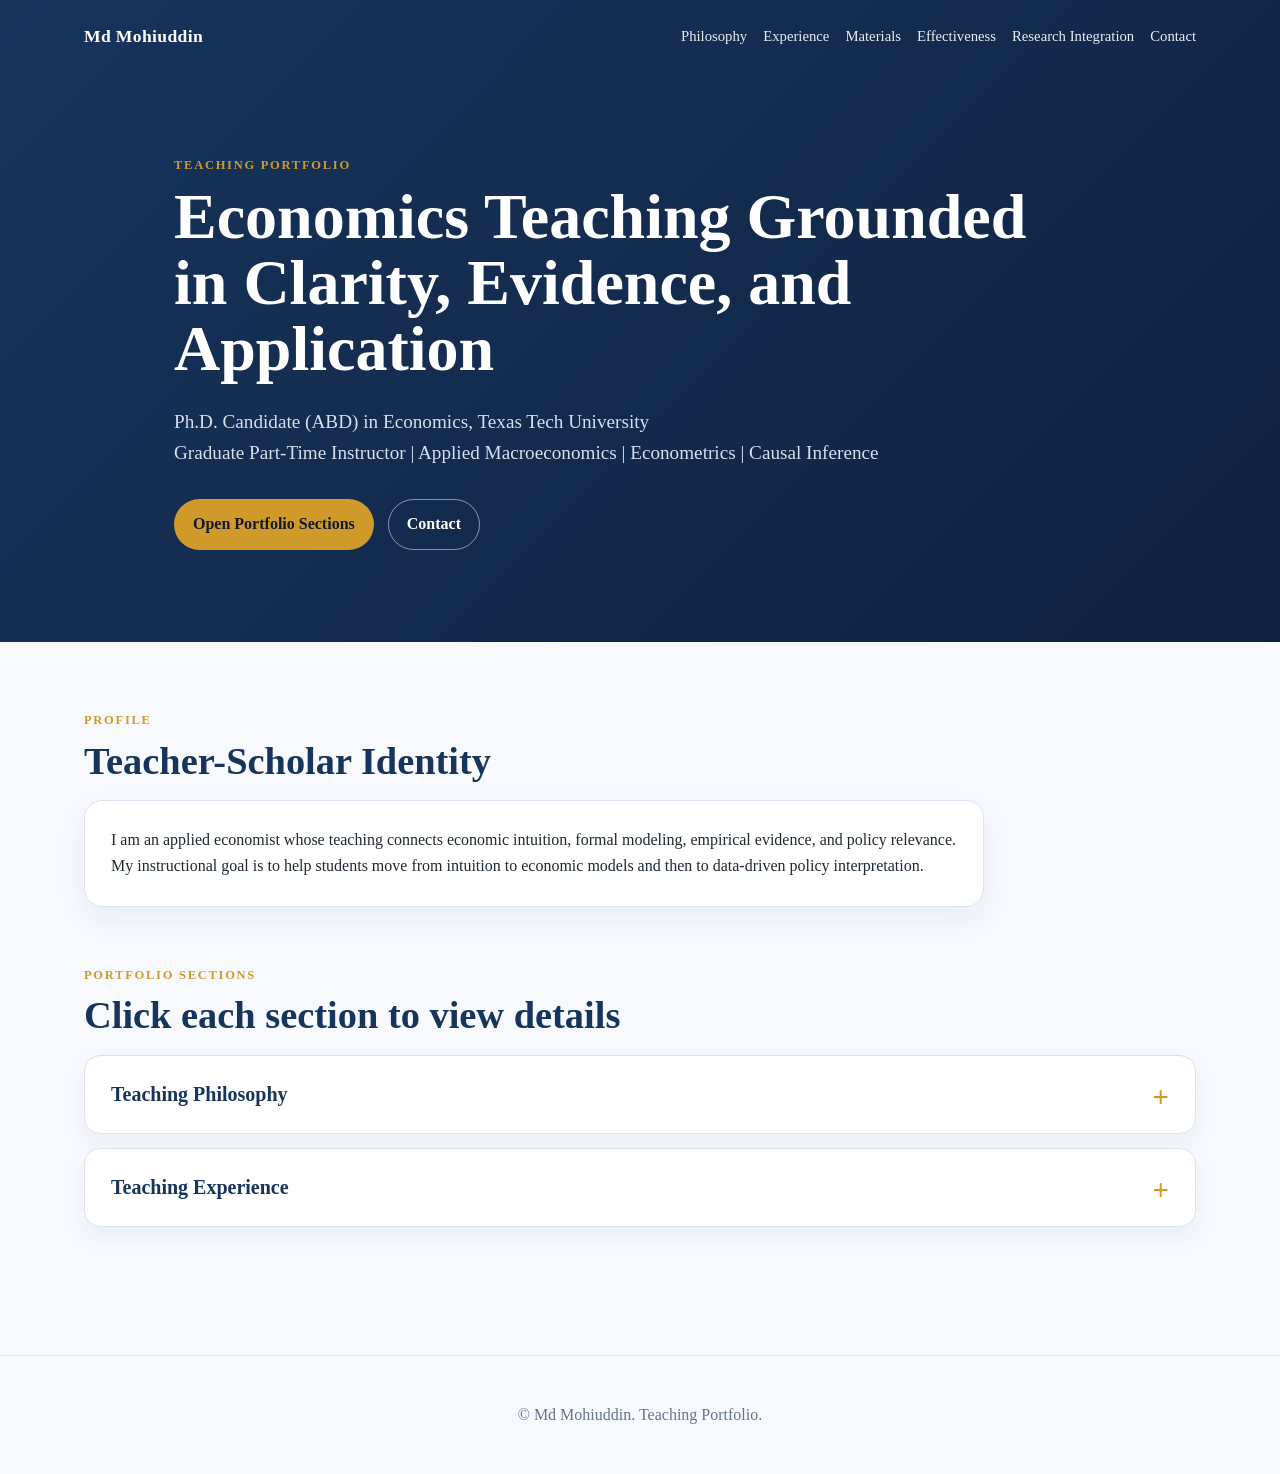
==== index.html @ faedd84d "Refactor teaching materials section in index.html" ====
<!DOCTYPE html>
<html lang="en">
<head>
  <meta charset="UTF-8" />
  <meta name="viewport" content="width=device-width, initial-scale=1.0" />
  <title>Md Mohiuddin | Teaching Portfolio</title>
  <link rel="stylesheet" href="style.css" />
</head>
<body>
  <header class="hero">
    <nav class="nav">
      <div class="brand">Md Mohiuddin</div>
      <div class="links">
        <a href="#philosophy">Philosophy</a>
        <a href="#experience">Experience</a>
        <a href="#materials">Materials</a>
        <a href="#effectiveness">Effectiveness</a>
        <a href="#research">Research Integration</a>
        <a href="#contact">Contact</a>
      </div>
    </nav>

    <section class="hero-content">
      <p class="eyebrow">Teaching Portfolio</p>
      <h1>Economics Teaching Grounded in Clarity, Evidence, and Application</h1>
      <p class="subtitle">
        Ph.D. Candidate (ABD) in Economics, Texas Tech University<br />
        Graduate Part-Time Instructor | Applied Macroeconomics | Econometrics | Causal Inference
      </p>
      <div class="cta-row">
        <a class="button primary" href="#portfolio-sections">Open Portfolio Sections</a>
        <a class="button secondary" href="#contact">Contact</a>
      </div>
    </section>
  </header>

  <main>
    <section class="intro">
      <p class="eyebrow">Profile</p>
      <h2>Teacher-Scholar Identity</h2>
      <p>
        I am an applied economist whose teaching connects economic intuition, formal modeling,
        empirical evidence, and policy relevance. My instructional goal is to help students move
        from intuition to economic models and then to data-driven policy interpretation.
      </p>
    </section>

    <section id="portfolio-sections" class="accordion-wrap">
      <p class="eyebrow">Portfolio Sections</p>
      <h2>Click each section to view details</h2>

      <details id="philosophy" class="accordion">
        <summary>Teaching Philosophy</summary>
        <div class="accordion-content">
          <p>
            My teaching philosophy is grounded in conceptual clarity, analytical discipline, and
            applied problem-solving. I begin with intuitive economic questions, introduce formal
            models carefully, and then connect those models to evidence and policy applications.
          </p>
          <div class="grid three">
            <div class="card">
              <h3>Build intuition</h3>
              <p>Start with concrete economic questions such as inflation, unemployment, prices, and household decisions.</p>
            </div>
            <div class="card">
              <h3>Formalize the model</h3>
              <p>Translate intuition into assumptions, graphs, equations, comparative statics, and testable predictions.</p>
            </div>
            <div class="card">
              <h3>Apply with evidence</h3>
              <p>Use real data, policy examples, and empirical reasoning to help students interpret economic outcomes.</p>
            </div>
          </div>
        </div>
      </details>

      <details id="experience" class="accordion">
  <summary>Teaching Experience</summary>
  <div class="accordion-content">

    <div class="timeline-item">
      <h3>Texas Tech University, United States</h3>
      <p class="meta">Graduate Part-Time Instructor / Teaching Assistant</p>
      <p><strong>Courses:</strong></p>
      <ul>
        <li>Principles of Macroeconomics</li>
        <li>Intermediate Economic Theory</li>
      </ul>
      <p>
        Responsibilities included leading class sessions and recitations, explaining core models,
        guiding problem-solving, and helping students connect theory with current economic developments.
      </p>
    </div>

    <div class="timeline-item">
      <h3>University of Chittagong, Bangladesh</h3>
      <p class="meta">Faculty Member, Department of Economics</p>
      <p><strong>Taught undergraduate and graduate courses including:</strong></p>
      <ul>
        <li>Econometrics</li>
        <li>Intermediate Microeconomics</li>
        <li>Intermediate Macroeconomics</li>
        <li>Statistics</li>
        <li>Mathematical Economics</li>
        <li>Mathematical Programming and Dynamic Optimization</li>
        <li>Environmental Economics and Project Analysis</li>
        <li>Financial Investment Security Analysis</li>
      </ul>
    </div>

    <div class="timeline-item">
      <h3>Adjunct Teaching Appointments, Bangladesh</h3>
      <p><strong>Taught economics and related courses at multiple institutions, including:</strong></p>
      <ul>
        <li>Rangamati Science and Engineering University</li>
        <li>University of Science and Technology Chattogram</li>
        <li>Bangladesh University of Professionals</li>
        <li>Premier University</li>
        <li>BGC University</li>
      </ul>
    </div>

    <div class="timeline-item">
      <h3>Selected Courses and Class Size</h3>
      <p><strong>Graduate Level</strong></p>
      <ul>
        <li>Environmental Economics and Project Analysis — class size: 20</li>
      </ul>

      <p><strong>Undergraduate Level</strong></p>
      <ul>
        <li>Principles of Microeconomics; class size: 120</li>
        <li>Principles of Macroeconomics; class size: 120</li>
        <li>Econometrics; class size: 120</li>
        <li>Statistics; class size: 120</li>
        <li>Financial Investment Security Analysis; class size: 120</li>
        <li>Mathematical Programming and Dynamic Optimization; class size: 40</li>
        <li>Mathematical Economics; class size: 40</li>
        <li>Intermediate Microeconomics; class size: 40</li>
        <li>Intermediate Macroeconomics; class size: 40</li>
      </ul>
    </div>

 <details id="materials" class="accordion">
  <summary>Teaching Materials</summary>
  <div class="accordion-content">
    <div class="grid two">

      <a class="card material" href="3H_2023_24_to_2024_25_Econ304.pdf">
        <h3>Econometrics Syllabus</h3>
        <p>Course structure, learning goals, evaluation, and weekly topics.</p>
      </a>

      <a class="card material" href="Monopoly and Price Discrimination.pdf">
        <h3>Monopoly and Price Discrimination Notes</h3>
        <p>Lecture notes explaining market power, monopoly pricing, and welfare implications.</p>
      </a>

      <a class="card material" href="sample-lecture-slides.pdf">
        <h3>Sample Lecture Slides</h3>
        <p>Classroom slides designed for concept-first economics instruction.</p>
      </a>

      <a class="card material" href="ECON-3601.pdf">
        <h3>Sample Problem Set</h3>
        <p>Applied exercises connecting theory, graphs, equations, and interpretation.</p>
      </a>

    </div>
  </div>
</details>

      <details id="effectiveness" class="accordion">
        <summary>Teaching Effectiveness</summary>
        <div class="accordion-content">
          <p>
            I evaluate teaching effectiveness through student performance, classroom engagement,
            office-hour interactions, exam diagnostics, and feedback on the clarity of explanations.
          </p>
          <ul>
            <li>Use applied examples to improve comprehension of abstract models.</li>
            <li>Break complex problems into intuition, graph, equation, and interpretation.</li>
            <li>Encourage students to explain mechanisms in words, not only solve equations.</li>
            <li>Connect course topics to policy debates and empirical evidence.</li>
          </ul>
        </div>
      </details>

      <details id="research" class="accordion">
        <summary>Teaching and Research Integration</summary>
        <div class="accordion-content">
          <div class="grid three">
            <div class="card">
              <h3>Macroeconomic Shocks</h3>
              <p>
                My oil-price shock research informs classroom examples on inflation, consumption,
                monetary policy, welfare, and household adjustment.
              </p>
            </div>
            <div class="card">
              <h3>Climate and Local Economies</h3>
              <p>
                My wildfire project supports instruction on regional labor markets, spatial shocks,
                resilience, and environmental economics.
              </p>
            </div>
            <div class="card">
              <h3>AI and Global Trade</h3>
              <p>
                My AI trade research creates examples for teaching technology shocks, supply chains,
                strategic concentration, and international economics.
              </p>
            </div>
          </div>
        </div>
      </details>

      <details class="accordion">
        <summary>Curriculum Vitae</summary>
        <div class="accordion-content">
          <p>
            My academic CV summarizes my education, research, teaching experience, conference activity,
            awards, and technical skills.
          </p>
          <a class="button cv-button" href="assets/Md_Mohiuddin_CV.pdf">Download CV</a>
        </div>
      </details>

      <details id="contact" class="accordion">
        <summary>Contact</summary>
        <div class="accordion-content">
          <p><strong>Md Mohiuddin</strong><br />
          Ph.D. Candidate (ABD), Economics<br />
          Texas Tech University</p>
          <p>
            Email: <a href="mailto:your.email@ttu.edu">your.email@ttu.edu</a><br />
            GitHub: <a href="https://github.com/mohiuddin-ttu">github.com/mohiuddin-ttu</a><br />
            Google Scholar: <a href="#">Add Google Scholar link</a><br />
            LinkedIn: <a href="#">Add LinkedIn link</a>
          </p>
        </div>
      </details>
    </section>
  </main>

  <footer>
    <p>© Md Mohiuddin. Teaching Portfolio.</p>
  </footer>
</body>
</html>
---- style.css ----
:root {
  --navy: #17345c;
  --blue: #225c9e;
  --gold: #d09a2a;
  --text: #1f2933;
  --muted: #64748b;
  --bg: #f7f9fc;
  --card: #ffffff;
  --border: #dbe3ef;
}

* {
  box-sizing: border-box;
}

body {
  margin: 0;
  font-family: Georgia, "Times New Roman", serif;
  color: var(--text);
  background: var(--bg);
  line-height: 1.65;
}

a {
  color: var(--blue);
  text-decoration: none;
}

a:hover {
  text-decoration: underline;
}

.hero {
  background: linear-gradient(135deg, var(--navy), #0f223f);
  color: white;
  padding-bottom: 72px;
}

.nav {
  max-width: 1160px;
  margin: 0 auto;
  padding: 22px 24px;
  display: flex;
  justify-content: space-between;
  align-items: center;
  gap: 24px;
}

.brand {
  font-weight: 700;
  font-size: 1.1rem;
  letter-spacing: 0.02em;
}

.links {
  display: flex;
  flex-wrap: wrap;
  gap: 16px;
  font-size: 0.92rem;
}

.links a {
  color: #e8eef8;
}

.hero-content {
  max-width: 980px;
  margin: 0 auto;
  padding: 70px 24px 20px;
}

.eyebrow {
  text-transform: uppercase;
  color: var(--gold);
  font-size: 0.78rem;
  letter-spacing: 0.14em;
  font-weight: 700;
  margin-bottom: 8px;
}

h1 {
  font-size: clamp(2.4rem, 5vw, 4.7rem);
  line-height: 1.03;
  max-width: 920px;
  margin: 0 0 24px;
}

h2 {
  font-size: clamp(1.7rem, 3vw, 2.5rem);
  line-height: 1.18;
  margin: 0 0 16px;
  color: var(--navy);
}

h3 {
  color: var(--navy);
  margin-top: 0;
}

.subtitle {
  color: #d6e0ef;
  font-size: 1.2rem;
  max-width: 760px;
}

.cta-row {
  display: flex;
  gap: 14px;
  flex-wrap: wrap;
  margin-top: 30px;
}

.button {
  display: inline-block;
  padding: 11px 18px;
  border-radius: 999px;
  font-weight: 700;
  border: 1px solid transparent;
}

.button.primary {
  background: var(--gold);
  color: #111827;
}

.button.secondary {
  border-color: rgba(255,255,255,0.5);
  color: white;
}

.cv-button {
  background: var(--navy);
  color: white;
}

main {
  max-width: 1160px;
  margin: 0 auto;
  padding: 56px 24px;
}

.intro {
  max-width: 900px;
  margin-bottom: 58px;
}

.intro p:last-child {
  background: white;
  border: 1px solid var(--border);
  border-radius: 18px;
  padding: 26px;
  box-shadow: 0 12px 30px rgba(15, 34, 63, 0.06);
}

.accordion-wrap {
  margin-bottom: 72px;
}

.accordion {
  background: white;
  border: 1px solid var(--border);
  border-radius: 16px;
  margin: 14px 0;
  box-shadow: 0 10px 25px rgba(15, 34, 63, 0.05);
  overflow: hidden;
}

.accordion summary {
  cursor: pointer;
  list-style: none;
  padding: 22px 26px;
  font-size: 1.25rem;
  font-weight: 700;
  color: var(--navy);
  position: relative;
}

.accordion summary::-webkit-details-marker {
  display: none;
}

.accordion summary::after {
  content: "+";
  position: absolute;
  right: 26px;
  top: 18px;
  font-size: 1.8rem;
  color: var(--gold);
}

.accordion[open] summary::after {
  content: "–";
}

.accordion[open] summary {
  border-bottom: 1px solid var(--border);
  background: #f8fbff;
}

.accordion-content {
  padding: 24px 26px 28px;
}

.card {
  background: var(--card);
  border: 1px solid var(--border);
  border-radius: 18px;
  padding: 22px;
  box-shadow: 0 8px 20px rgba(15, 34, 63, 0.04);
}

.grid {
  display: grid;
  gap: 20px;
}

.grid.two {
  grid-template-columns: repeat(2, minmax(0, 1fr));
}

.grid.three {
  grid-template-columns: repeat(3, minmax(0, 1fr));
}

.timeline-item {
  border-left: 4px solid var(--gold);
  padding: 10px 0 10px 22px;
  background: white;
  border-radius: 0 14px 14px 0;
  margin-bottom: 18px;
}

.meta {
  color: var(--muted);
  font-weight: 700;
}

.tags {
  display: flex;
  flex-wrap: wrap;
  gap: 12px;
}

.tags span {
  background: white;
  border: 1px solid var(--border);
  border-radius: 999px;
  padding: 9px 14px;
  color: var(--navy);
  font-weight: 700;
}

.material {
  display: block;
  color: var(--text);
}

footer {
  text-align: center;
  padding: 30px 24px;
  color: var(--muted);
  border-top: 1px solid var(--border);
}

@media (max-width: 850px) {
  .nav {
    align-items: flex-start;
    flex-direction: column;
  }

  .grid.two,
  .grid.three {
    grid-template-columns: 1fr;
  }

  .hero-content {
    padding-top: 40px;
  }

  .accordion summary {
    padding-right: 56px;
  }
}
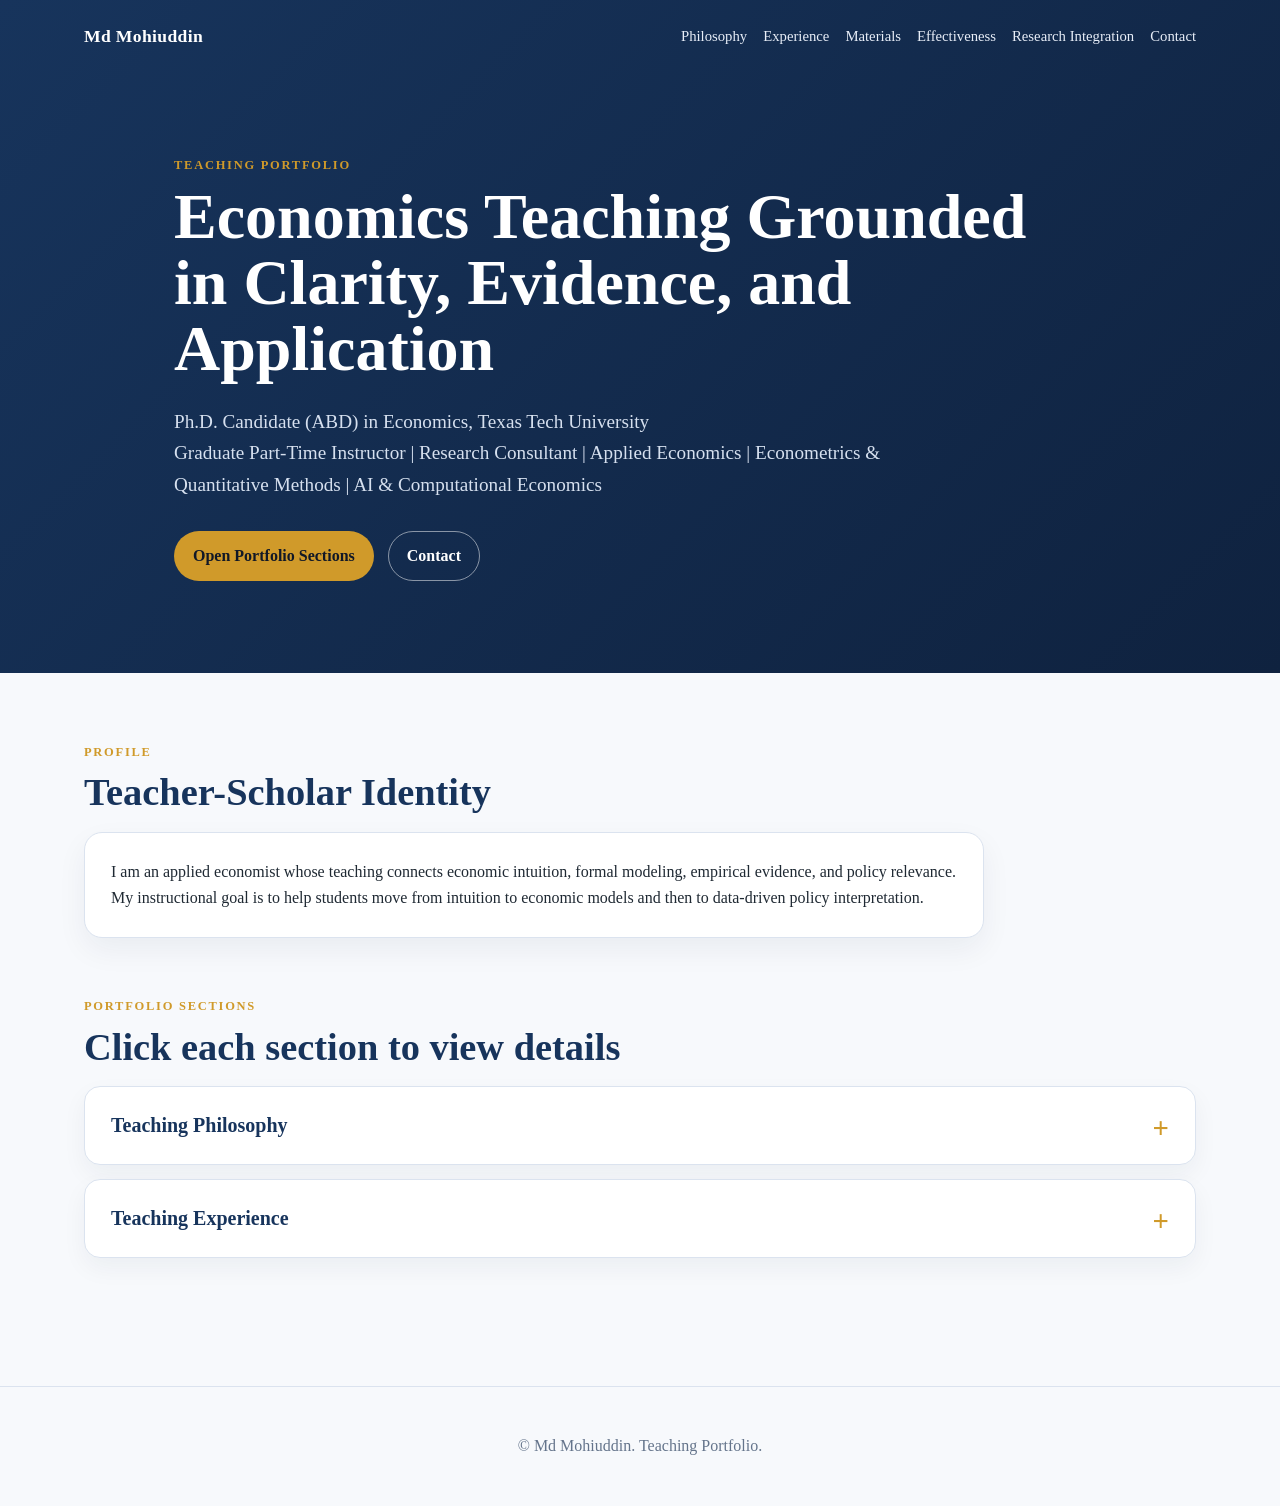
==== commit 663f3d8e: "Update index.html" ====
--- a/index.html
+++ b/index.html
@@ -25,7 +25,7 @@
       <h1>Economics Teaching Grounded in Clarity, Evidence, and Application</h1>
       <p class="subtitle">
         Ph.D. Candidate (ABD) in Economics, Texas Tech University<br />
-        Graduate Part-Time Instructor | Applied Macroeconomics | Econometrics | Causal Inference
+        Graduate Part-Time Instructor | Research Consultant | Applied Economics | Econometrics & Quantitative Methods | AI & Computational Economics
       </p>
       <div class="cta-row">
         <a class="button primary" href="#portfolio-sections">Open Portfolio Sections</a>
@@ -92,9 +92,28 @@
       </p>
     </div>
 
+<div class="timeline-item">
+  <h3>Graduate-Level GTAP Simulation Instruction</h3>
+  <p class="meta">
+    Texas Tech University | Environmental Economics
+  </p>
+  <p>
+    Invited to deliver an applied GTAP-E simulation
+    session for second-year Ph.D. students in
+    Environmental Economics.
+  </p>
+  <p>
+    Developed instructional materials covering CGE
+    model architecture, closure selection, shock
+    implementation, endogenous-exogenous variable
+    swaps, and interpretation of trade, welfare,
+    and environmental outcomes.
+  </p>
+</div>
+
     <div class="timeline-item">
       <h3>University of Chittagong, Bangladesh</h3>
-      <p class="meta">Faculty Member, Department of Economics</p>
+      <p class="meta">Assistant Professor, Department of Economics</p>
       <p><strong>Taught undergraduate and graduate courses including:</strong></p>
       <ul>
         <li>Econometrics</li>
@@ -156,7 +175,7 @@
         <p>Lecture notes explaining market power, monopoly pricing, and welfare implications.</p>
       </a>
 
-      <a class="card material" href="sample-lecture-slides.pdf">
+      <a class="card material" href="Sample Lecture Slide of ECON 2405.pdf">
         <h3>Sample Lecture Slides</h3>
         <p>Classroom slides designed for concept-first economics instruction.</p>
       </a>
@@ -165,6 +184,31 @@
         <h3>Sample Problem Set</h3>
         <p>Applied exercises connecting theory, graphs, equations, and interpretation.</p>
       </a>
+
+<a class="card material" href="GTAP_Simulation_.pdf" target="_blank">
+  <h3>GTAP-E Applied Simulation Exercises</h3>
+  <p>Graduate-level computational exercises covering
+  economic shocks, model closures, endogenous and
+  exogenous variables, swaps, trade adjustments,
+  welfare, and environmental outcomes.</p>
+</a>
+
+<a class="card material" href="GTAP_CGE_All_Equations.pdf" target="_blank">
+  <h3>CGE and GTAP-E Mathematical Reference</h3>
+  <p>Mathematical teaching reference covering
+  production, CES and Armington structures,
+  household demand, equilibrium conditions,
+  energy substitution, carbon emissions,
+  and welfare measurement.</p>
+</a>
+
+<a class="card material" href="Shared_GTAP_model_architecture.pdf" target="_blank">
+  <h3>GTAP Model Architecture and Applications</h3>
+  <p>Visual teaching slides illustrating GTAP
+  architecture, simulation design, energy-demand
+  shocks, international trade responses,
+  and welfare interpretation.</p>
+</a>
 
     </div>
   </div>
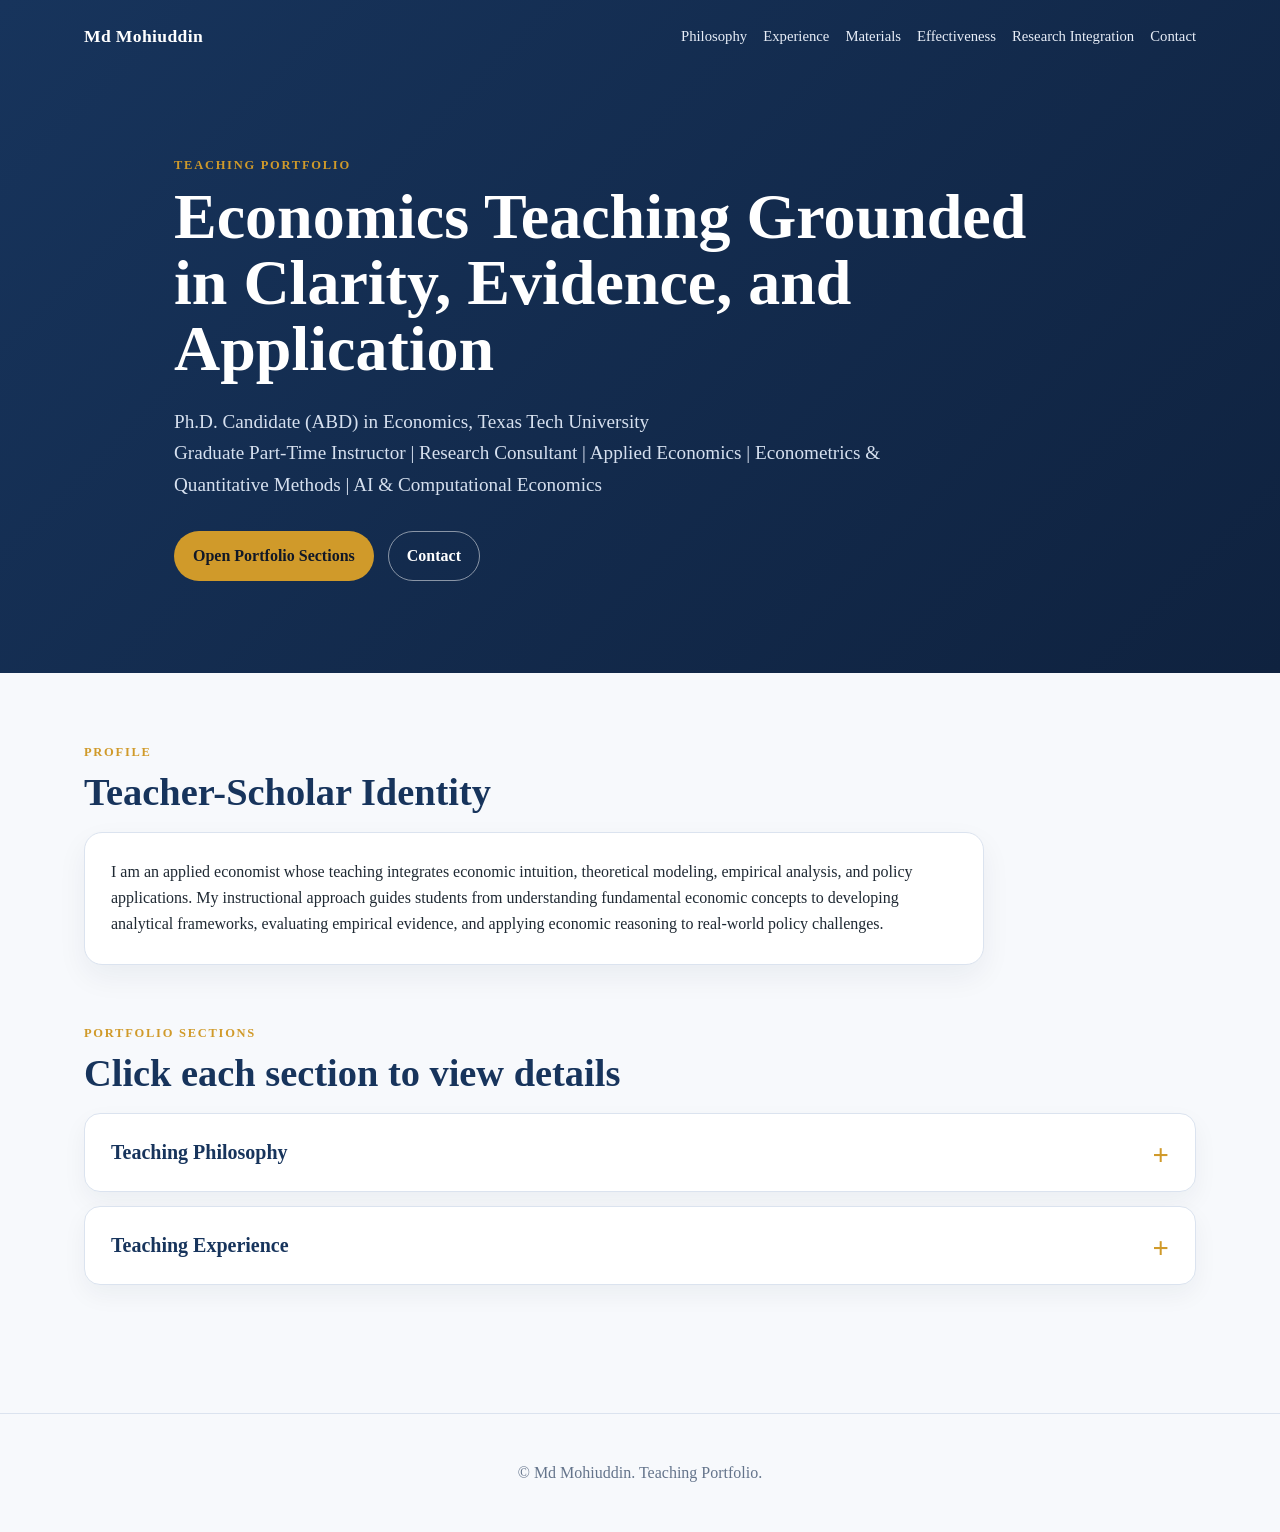
==== commit 48592e22: "Update index.html Updated the description of teaching philosophy to enhance clarity and detail." ====
--- a/index.html
+++ b/index.html
@@ -39,9 +39,7 @@
       <p class="eyebrow">Profile</p>
       <h2>Teacher-Scholar Identity</h2>
       <p>
-        I am an applied economist whose teaching connects economic intuition, formal modeling,
-        empirical evidence, and policy relevance. My instructional goal is to help students move
-        from intuition to economic models and then to data-driven policy interpretation.
+        I am an applied economist whose teaching integrates economic intuition, theoretical modeling, empirical analysis, and policy applications. My instructional approach guides students from understanding fundamental economic concepts to developing analytical frameworks, evaluating empirical evidence, and applying economic reasoning to real-world policy challenges.
       </p>
     </section>
 
